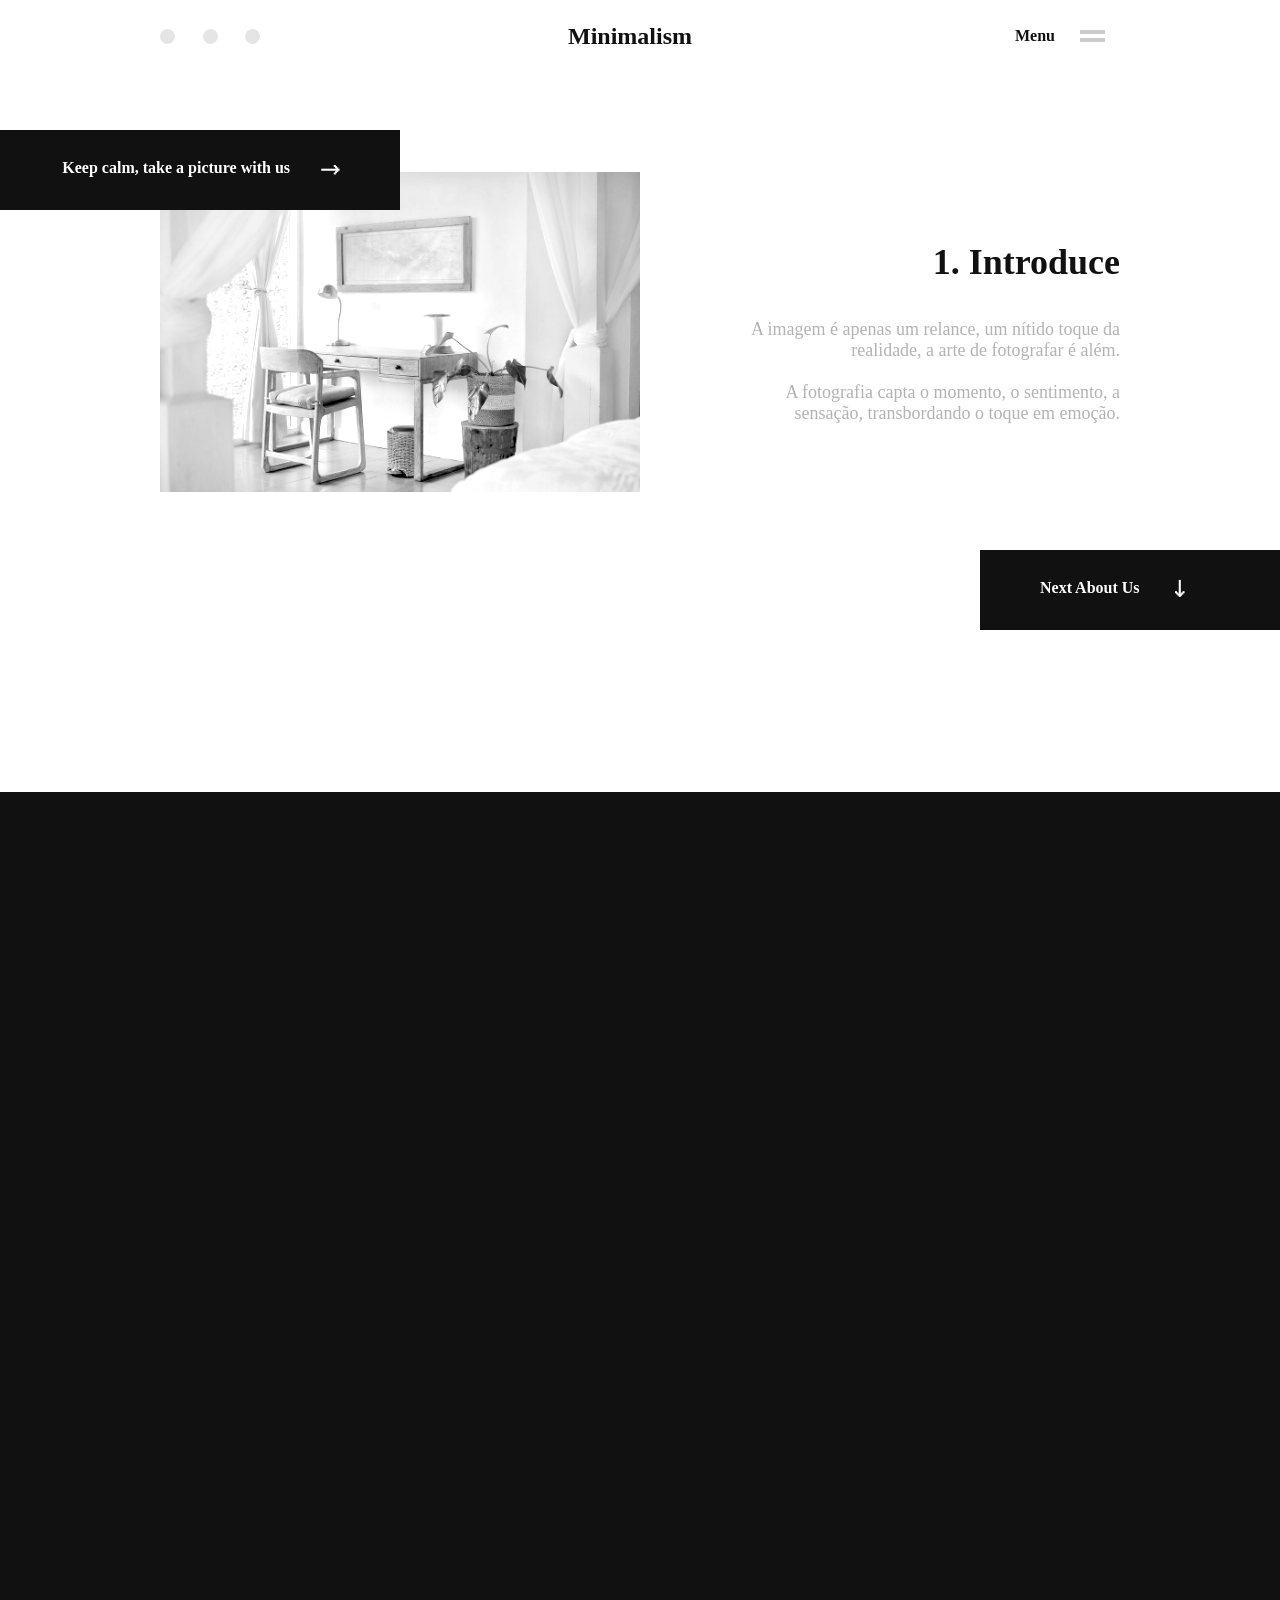
==== index.html @ 57deff86 "ATT 2" ====
<!DOCTYPE html>
<html lang="en">
<head>
    <meta charset="UTF-8">
    <!-- <meta name="viewport" content="width=device-width, initial-scale=1.0"> -->
    <meta http-equiv="X-UA-Compatible" content="ie=edge">
    <link rel="stylesheet" href="photo.css">
    <title>Document</title>
    <script>
        document.documentElement.className += ' js';
    </script>
</head>
<body>
    <div class="nav container">
        <div class="social">
            <a href=""><img src="" alt=""></a>
            <a href=""><img src="" alt=""></a>
            <a href=""><img src="" alt=""></a>
        </div>
        <span class="logo">Minimalism</span>
        <div class="btn-menu">
            <a href="#"><span>Menu</span></a>
        </div>
    </div>

    <div class="anima" id="anime-1">
        <div class="block-anima" id="item-1">
            <a href="#about">Next About Us</a>
        </div>
    </div>

    <div class="anima" id="anime-2">
        <div class="block-anima" id="item-1">
            <a href="#">Keep calm, take a picture with us</a>
        </div>
    </div>

    <div class="menu-absolute">
        <div class="head">
            <span class="logo">Minimalism</span>
        </div>
        <div class="content">
        <div class="links">
            <a href="#"><span>01</span>Introduce</a>
            <a href="#"><span>02</span>About Us</a>
            <a href="#"><span>03</span>Media</a>
            <a href="#"><span>04</span>Contact</a>
        </div>
        <div class="footer">
            <div class="social">
                <a href=""><img src="" alt=""></a>
                <a href=""><img src="" alt=""></a>
                <a href=""><img src="" alt=""></a>
            </div>
            <div class="btn-menu">
                <a href="#"><span>Close</span></a>
            </div>
            <span>2018 © Minimalism by Paulo Serpa.</span>
        </div>
        </div>
    </div>

    <div class="img-intro container js-scroll">
        <img src="img.jpg" alt="">
        <div class="intro-txt">
            <h1 class="titulo">1. Introduce</h1>
            <p>A imagem é apenas um relance, um nítido toque da realidade, a arte de fotografar é além.<br/><br/> 

            A fotografia capta o momento, o 
            sentimento, a sensação, transbordando 
            o toque em emoção.</p>
        </div>
    </div>

    <section class="about" id="about">

    </section>

<script src="photo.js"></script>
</body>
</html>
---- photo.css ----
*{ padding: 0; margin: 0; font-family: 'Poppins'; text-decoration: none;}

body{
    background: white;
    overflow-x: hidden;
}

.nav {
    max-width: 1400px;
    display: flex;
    align-items: center;
    justify-content: space-between;
    height: 72px;
    margin: 0 auto;
}

.container{
    max-width: 1400px;
    display: flex;
    align-items: center;
    justify-content: space-between;
    margin: 0 auto;
}









/*  MENU ABSOLUTE */

.js .menu-absolute{
    position: fixed;
    width: 300px;
    background: whitesmoke;
    box-shadow: 3px 0px 10px rgba(0,0,0,.5);
    right: 0;
    top: 0;
    z-index: 5;
    visibility: hidden;
    margin-right: -50%;
    transition: .8s;
    transition-delay: .3s;
}

.js .menu-absolute.active{
    margin-right: 0;
    visibility: visible;
    transition: .5s ease;
}

.menu-absolute .head{
    height: 20vh;
    display: flex;
    align-items: center;
    justify-content: center;
    border-bottom: 0.5px solid rgba(112,122,122,.2);
    background: #111;
}

.menu-absolute .logo{
    font-size: 1.75rem;
    color: #fff;
}


.menu-absolute .links a{
    display: block;
    padding: 2rem;
    text-align: right;
    font-size: 1rem;
    color: #111;
    font-weight: bold;
    border-bottom: 0.5px solid rgba(112,122,122,.2);
    box-sizing: border-box;
}


.menu-absolute .links a span{
    position: absolute;
    left: 40px;
    color: currentColor;
    opacity: .3;
}

.menu-absolute .content{ height: calc(100vh - 20vh);}

.menu-absolute .footer{ height: 320px;}

.menu-absolute .btn-menu{ margin: 40px auto; width: 130px;}

.menu-absolute .social{ margin: 40px auto;}

.footer .btn-menu a span::before{ right: 20px;}

.footer > span{
    display: block;
    width: 100%;
    text-align: center;
    position: relative;
    font-size: 12px;
    font-weight: bold;
    bottom: 10px;
    color: rgba(0,0,0,.3);
}

/*  /MENU ABSOLUTE */









/*  MENU NORMAL */
.btn-menu{  
    font-weight: bold;
    position: relative;
}

.btn-menu a{
    width: 120px;
    display: block;
    color: #111;
    padding: 10px 15px;
    transition: .3s;
    box-sizing: border-box;
}

.btn-menu a span::before{
    content: '';
    display: block;
    height: 4px;
    width: 25px;
    border-top: 4px solid rgba(0,0,0,.2);
    border-bottom: 4px solid rgba(0,0,0,.2);
    position: absolute;
    top: 51%;
    transform: translateY(-51%);
    right:15px;
}

.btn-menu a:hover span::before{
    border-top: 4px solid #fff;
    border-bottom: 4px solid #fff;
    transition: .5s;
}

.btn-menu a:hover{
    background: #111;
    color: #fff;
    transition: .3s;
}

.social{ 
    display: flex; 
    width: 100px; 
    align-content: space-between;
    justify-content: space-between;
}

.social a{
    height: 15px;
    width: 15px;
    background: rgba(0,0,0,.1);
    border-radius: 100%;
}

.logo { 
    display: block;
    font-size: 24px; 
    font-weight: bold;
    color: #111;
}

/* /MENU NORMAL */









/* INTRODUCTION  */

.img-intro, .intro-text{
    text-align: right;
    margin-top: 120px;
}

.img-intro img{
    max-width: 60%;
    filter: grayscale(100%) contrast(140%);
}

.intro-txt .titulo{
    font-size: 48px;
    margin-bottom: 36px;
    color: #111;
}

.intro-txt p{
    max-width: 370px;
    color: #B3B3B3;
    font-size: 18px;
}

.about{
    height: 100vh;
    background: #111;
    margin-top: 360px;
}












/*  ANIMA .JS SCROLL */
.js .js-scroll .intro-txt .titulo{
    transform: translate3d(25%,0,0);
    opacity: 0;
}

.js .js-scroll.active .intro-txt .titulo{
    transform: translate3d(0,0,0);
    opacity: 1;
    transition: .5s;
    transition-delay: 3s;
}

.js .js-scroll .intro-txt p{
    transform: translate3d(25%,0,0);
    opacity: 0;
}

.js .js-scroll.active .intro-txt p{
    transform: translate3d(0,0,0);
    opacity: 1;
    transition: .5s;
    transition-delay: 3.4s;
}









/*  ANIMA BLOCK */

.anima{
    display: block;
    height: 120px;
    width: 800px;
    position: absolute;
    top: 130px;
}

.anima:nth-child(2){
    right: 0;
    width: 700px;
    top: 700px;
}

.block-anima{ 
    font-weight: bold;
    display: block;
    position: absolute;
    height: 100%; 
    width: 100%;
    display: flex;
    align-items: center;
}

.block-anima::after{
    content: '';
    top: 0;
    right: 0;
    position: absolute;
    width: 0%;
    height: 100%;
    z-index: 3;
}

#anime-1 .block-anima::after{
    animation: block-anima-right 1.2s cubic-bezier(0.77, 0, 0.175, 1) both;
    animation-delay: .8s;
    background: #111;
}


#anime-1 .block-anima :nth-child(1){
    font-size: 18px;
    font-size: 18px;
    color: #fff;
    display: block;
    position: absolute;
    animation: appear .5s forwards;
    animation-delay: 2s;
    opacity: 0;
    z-index: 4;
    left: 60px;
}


#anime-1 .block-anima:nth-child(1) ::before{
    content: '🡓';
    font-size: 24px;
    margin: 0px 60px 0px 30px;
    float: right;
}



#anime-2 .block-anima::after{
    animation: block-anima-left 1.2s cubic-bezier(0.77, 0, 0.175, 1) both;
    animation-delay: .4s;
    background: #111;
}


#anime-2 .block-anima :nth-child(1){
    font-size: 18px;
    font-size: 18px;
    color: #fff;
    display: block;
    position: absolute;
    animation: appear .5s forwards;
    animation-delay: 2s;
    opacity: 0;
    z-index: 4;
    right: 0px;
}

#anime-2 .block-anima:nth-child(1) ::before{
    content: '🡒';
    font-size: 24px;
    margin: 0px 60px 0px 30px;
    float: right;
}





@keyframes block-anima-right{

    from{
        right: 0;
        width: 0%;
    }
    to{
        right: 0;
        width: 100%;
    }

}

@keyframes block-anima-left{

    from{
        left: 0;
        width: 0%;
    }
    to{
        left: 0;
        width: 100%;
    }

}

@keyframes appear{
    from {
        visibility: hidden;
        opacity: 0;
    }
    to{
        visibility: visible;
        opacity: 1;
    }
}


@media (max-width: 1366px){

.container{
        max-width: 960px;
    }


/* INTRODUCTION  */

.img-intro, .intro-text{margin-top: 100px; padding:0px 60px; }


.img-intro img{max-width: 50%;}

.intro-txt .titulo{
    font-size: 36px;
    margin-bottom: 36px;
    color: #111;
}

.intro-txt p{
    max-width: 370px;
    color: #B3B3B3;
    font-size: 18px;
}

.about{
    height: 100vh;
    background: #111;
    margin-top: 300px;
}

    

 /*  ANIMA BLOCK  */
.anima{ height: 80px; width: 400px;}

.anima:nth-child(2){width: 300px; top: 550px;}

#anime-1 .block-anima :nth-child(1), #anime-2 .block-anima :nth-child(1){
    font-size: 16px;
}

#anime-1 .block-anima:nth-child(1) ::before, #anime-2 .block-anima:nth-child(1) ::before{
    font-size: 20px;
}
/* /ANIMA BLOCK */


}

@media (max-width: 768px){

    .img-intro, .intro-txt{ margin-top: 100px; padding:0px 30px; }

    .intro-txt .titulo{ font-size: 28px; margin-bottom: 12px;}

    .intro-txt p{font-size: 16px;}


     /*  ANIMA BLOCK  */
    .anima{ height: 80px; width: 350px; top: 190px;}
    .anima:nth-child(2){width: 300px; top: 590px;}

    #anime-1 .block-anima :nth-child(1), #anime-2 .block-anima :nth-child(1){
        font-size: 14px;
    }
    
    #anime-1 .block-anima:nth-child(1) ::before, #anime-2 .block-anima:nth-child(1) ::before{
        margin: 0px 30px 0px 15px;
    }

    #anime-1 .block-anima :nth-child(1){
        left: 30px;
    }
    

    #anime-1 .block-anima:nth-child(1) ::before, #anime-2 .block-anima:nth-child(1) ::before{
        font-size: 16px;
    }
/* /ANIMA BLOCK */


}
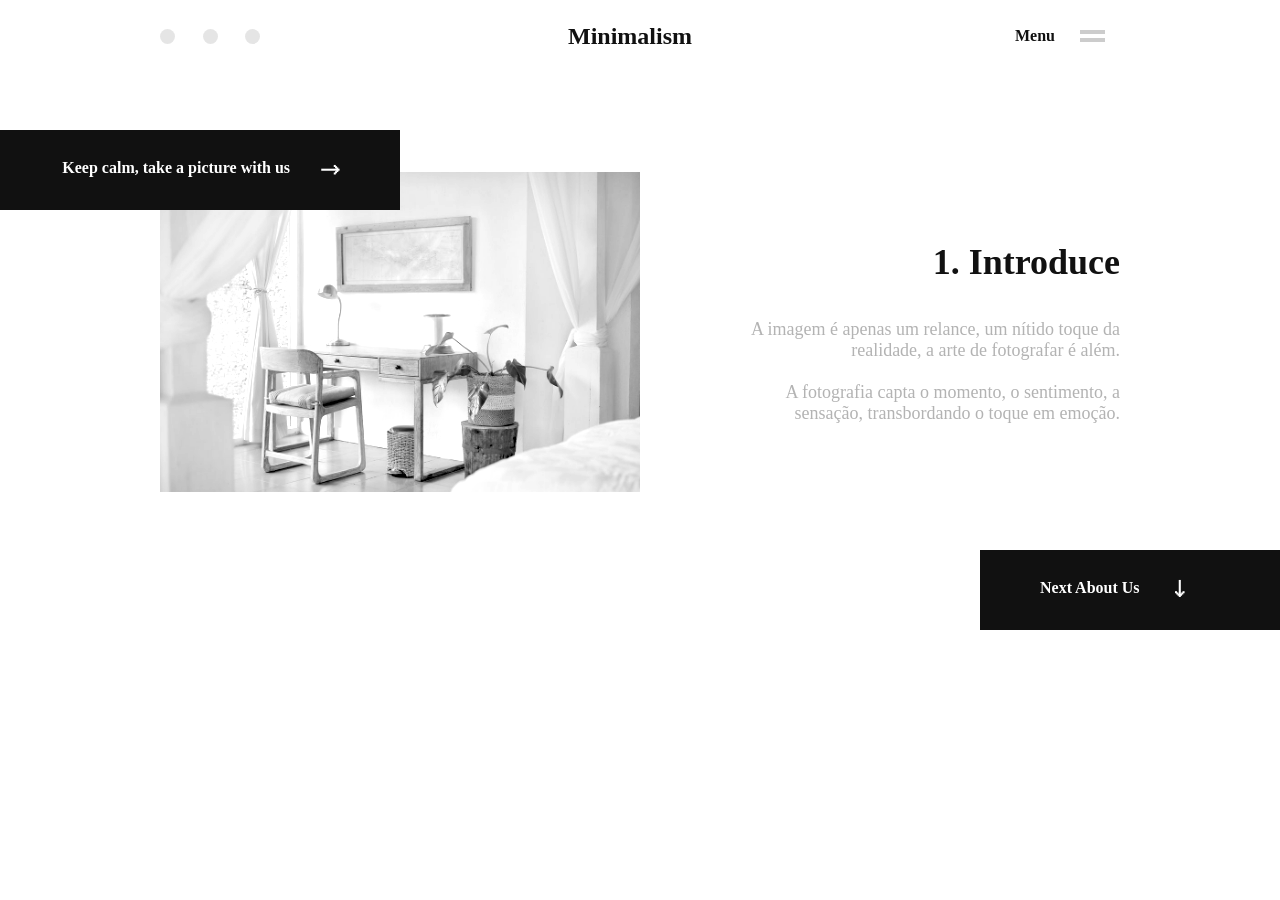
==== commit 9c6afd10: "ATT 4" ====
--- a/index.html
+++ b/index.html
@@ -5,7 +5,7 @@
     <!-- <meta name="viewport" content="width=device-width, initial-scale=1.0"> -->
     <meta http-equiv="X-UA-Compatible" content="ie=edge">
     <link rel="stylesheet" href="photo.css">
-    <title>Document</title>
+    <title>Minimalism</title>
     <script>
         document.documentElement.className += ' js';
     </script>
@@ -72,9 +72,9 @@
         </div>
     </div>
 
-    <section class="about" id="about">
+    <!-- <section class="about" id="about">
 
-    </section>
+    </section> -->
 
 <script src="photo.js"></script>
 </body>
--- a/photo.css
+++ b/photo.css
@@ -397,7 +397,7 @@
 }
 
 
-@media (max-width: 1366px){
+@media (max-width: 1440px){
 
 .container{
         max-width: 960px;
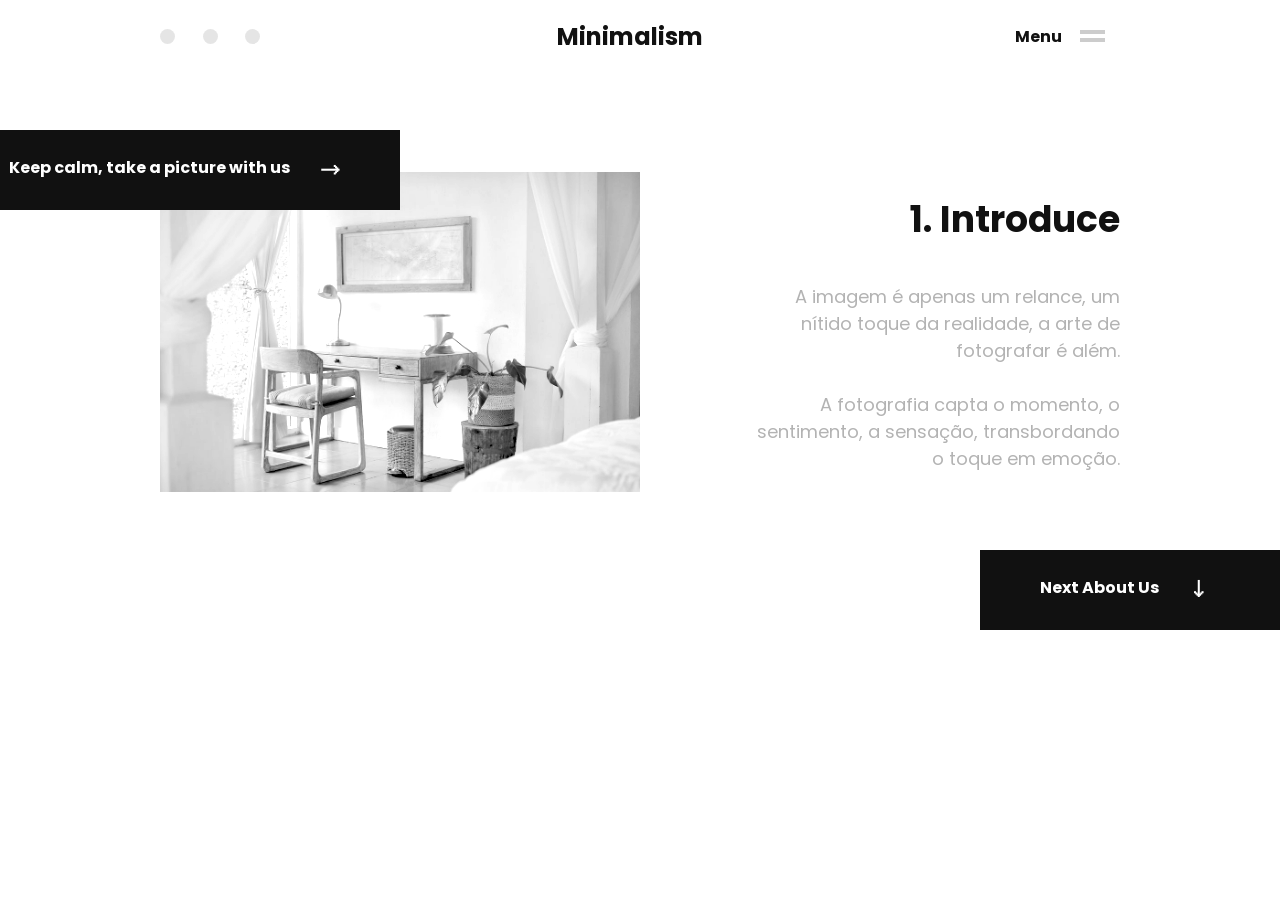
==== commit d6ec9c72: "4" ====
--- a/index.html
+++ b/index.html
@@ -6,6 +6,7 @@
     <meta http-equiv="X-UA-Compatible" content="ie=edge">
     <link rel="stylesheet" href="photo.css">
     <title>Minimalism</title>
+    <link href="https://fonts.googleapis.com/css?family=Poppins" rel="stylesheet">
     <script>
         document.documentElement.className += ' js';
     </script>
@@ -36,10 +37,13 @@
     </div>
 
     <div class="menu-absolute">
-        <div class="head">
-            <span class="logo">Minimalism</span>
-        </div>
+            <div class="head">
+                <span class="logo">Minimalism</span>
+            </div>
         <div class="content">
+                <div class="btn-menu">
+                        <a href="#"><span>Close</span></a>
+                </div>
         <div class="links">
             <a href="#"><span>01</span>Introduce</a>
             <a href="#"><span>02</span>About Us</a>
@@ -51,9 +55,6 @@
                 <a href=""><img src="" alt=""></a>
                 <a href=""><img src="" alt=""></a>
                 <a href=""><img src="" alt=""></a>
-            </div>
-            <div class="btn-menu">
-                <a href="#"><span>Close</span></a>
             </div>
             <span>2018 © Minimalism by Paulo Serpa.</span>
         </div>
--- a/photo.css
+++ b/photo.css
@@ -34,7 +34,7 @@
 
 .js .menu-absolute{
     position: fixed;
-    width: 300px;
+    width: calc(16vw + 130px);
     background: whitesmoke;
     box-shadow: 3px 0px 10px rgba(0,0,0,.5);
     right: 0;
@@ -86,7 +86,7 @@
     opacity: .3;
 }
 
-.menu-absolute .content{ height: calc(100vh - 20vh);}
+.menu-absolute .content{ height: calc(100vh - 25vh);}
 
 .menu-absolute .footer{ height: 320px;}
 
@@ -94,7 +94,7 @@
 
 .menu-absolute .social{ margin: 40px auto;}
 
-.footer .btn-menu a span::before{ right: 20px;}
+.menu-absolute .btn-menu a span::before{ right: 25px;}
 
 .footer > span{
     display: block;
@@ -396,8 +396,49 @@
     }
 }
 
-
 @media (max-width: 1440px){
+
+    .container{
+        max-width: 960px;
+    }
+
+
+/* INTRODUCTION  */
+
+.img-intro, .intro-text{margin-top: 120px; padding:0px 60px; }
+
+
+.img-intro img{max-width: 55%;}
+
+.intro-txt .titulo{
+    font-size: 36px;
+    margin-bottom: 36px;
+}
+
+.intro-txt p{
+    max-width: 370px;
+    color: #B3B3B3;
+    font-size: 18px;
+}
+
+    
+ /*  ANIMA BLOCK  */
+.anima{ height: 100px; width: 600px;}
+
+.anima:nth-child(2){width: 450px; top: 550px;}
+
+#anime-1 .block-anima :nth-child(1), #anime-2 .block-anima :nth-child(1){
+    font-size: 16px;
+}
+
+#anime-1 .block-anima:nth-child(1) ::before, #anime-2 .block-anima:nth-child(1) ::before{
+    font-size: 20px;
+}
+/* /ANIMA BLOCK */
+
+}
+
+@media (max-width: 1366px){
 
 .container{
         max-width: 960px;
